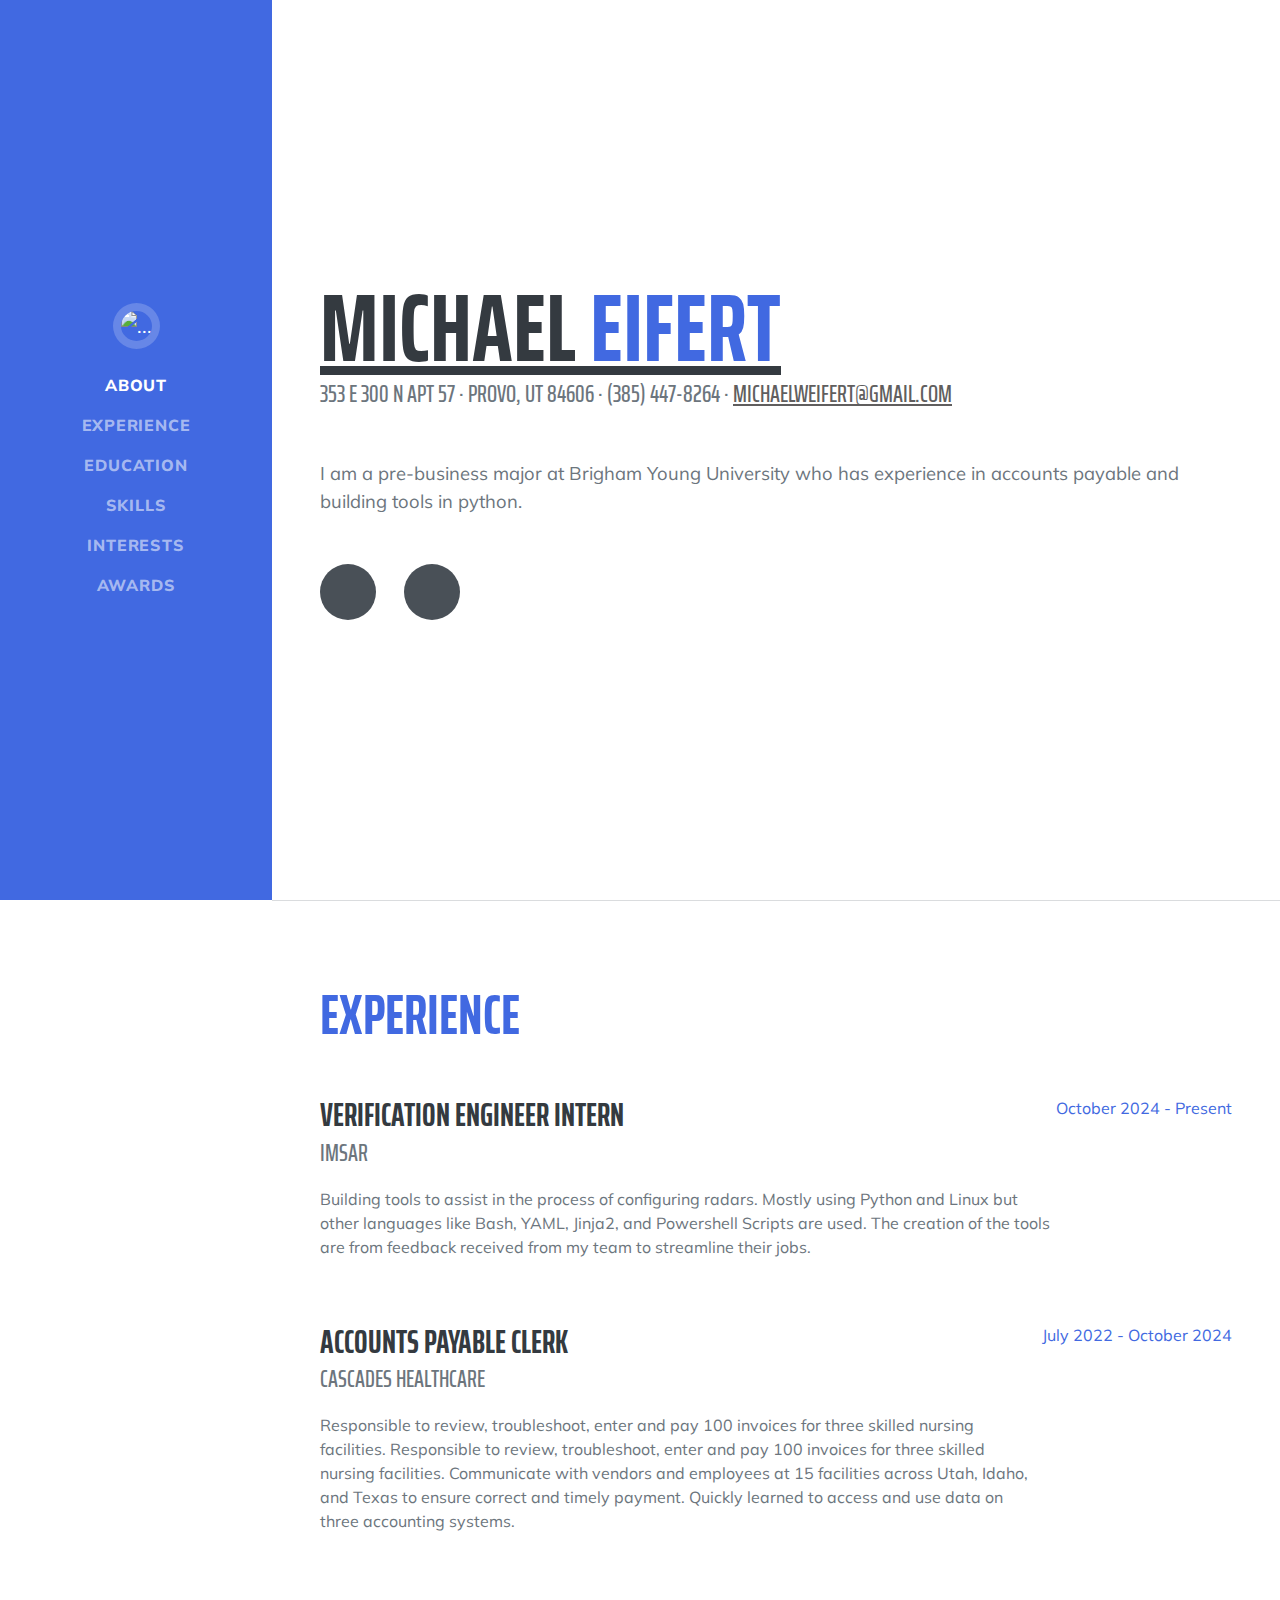
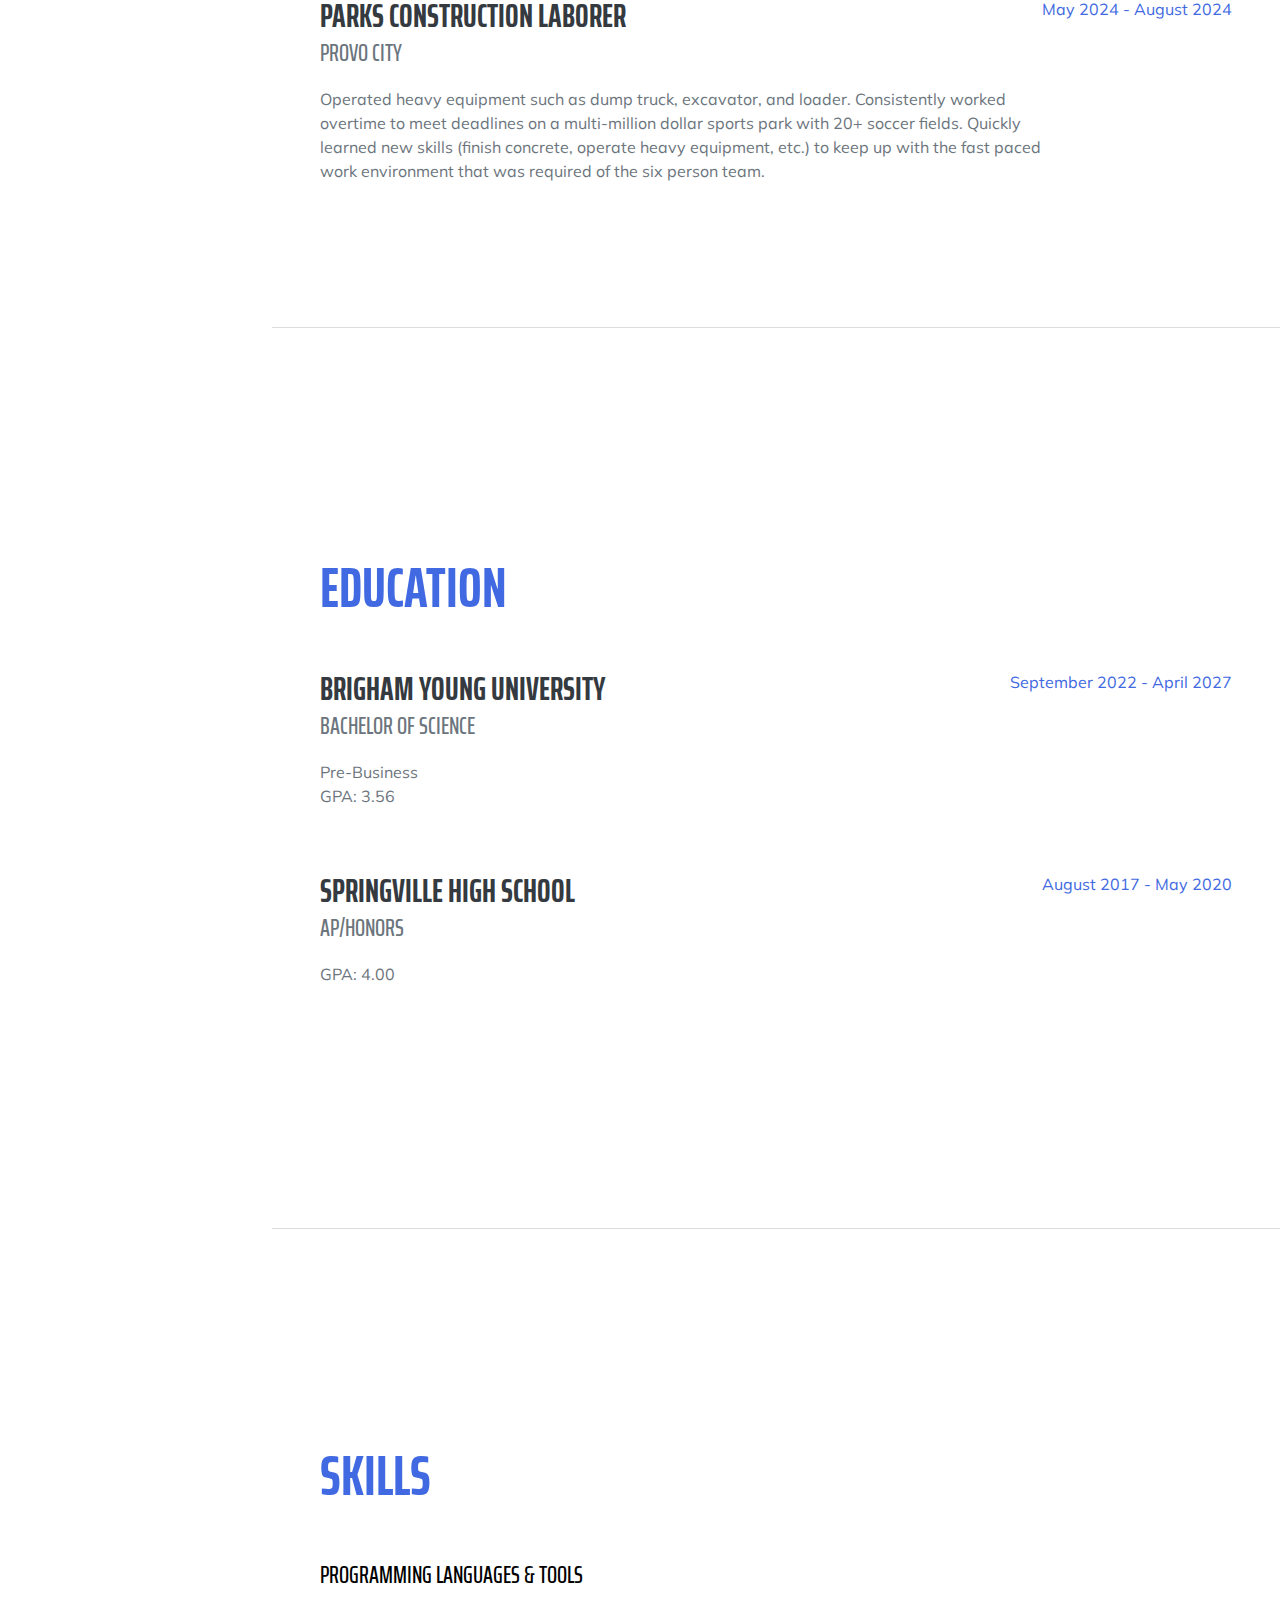
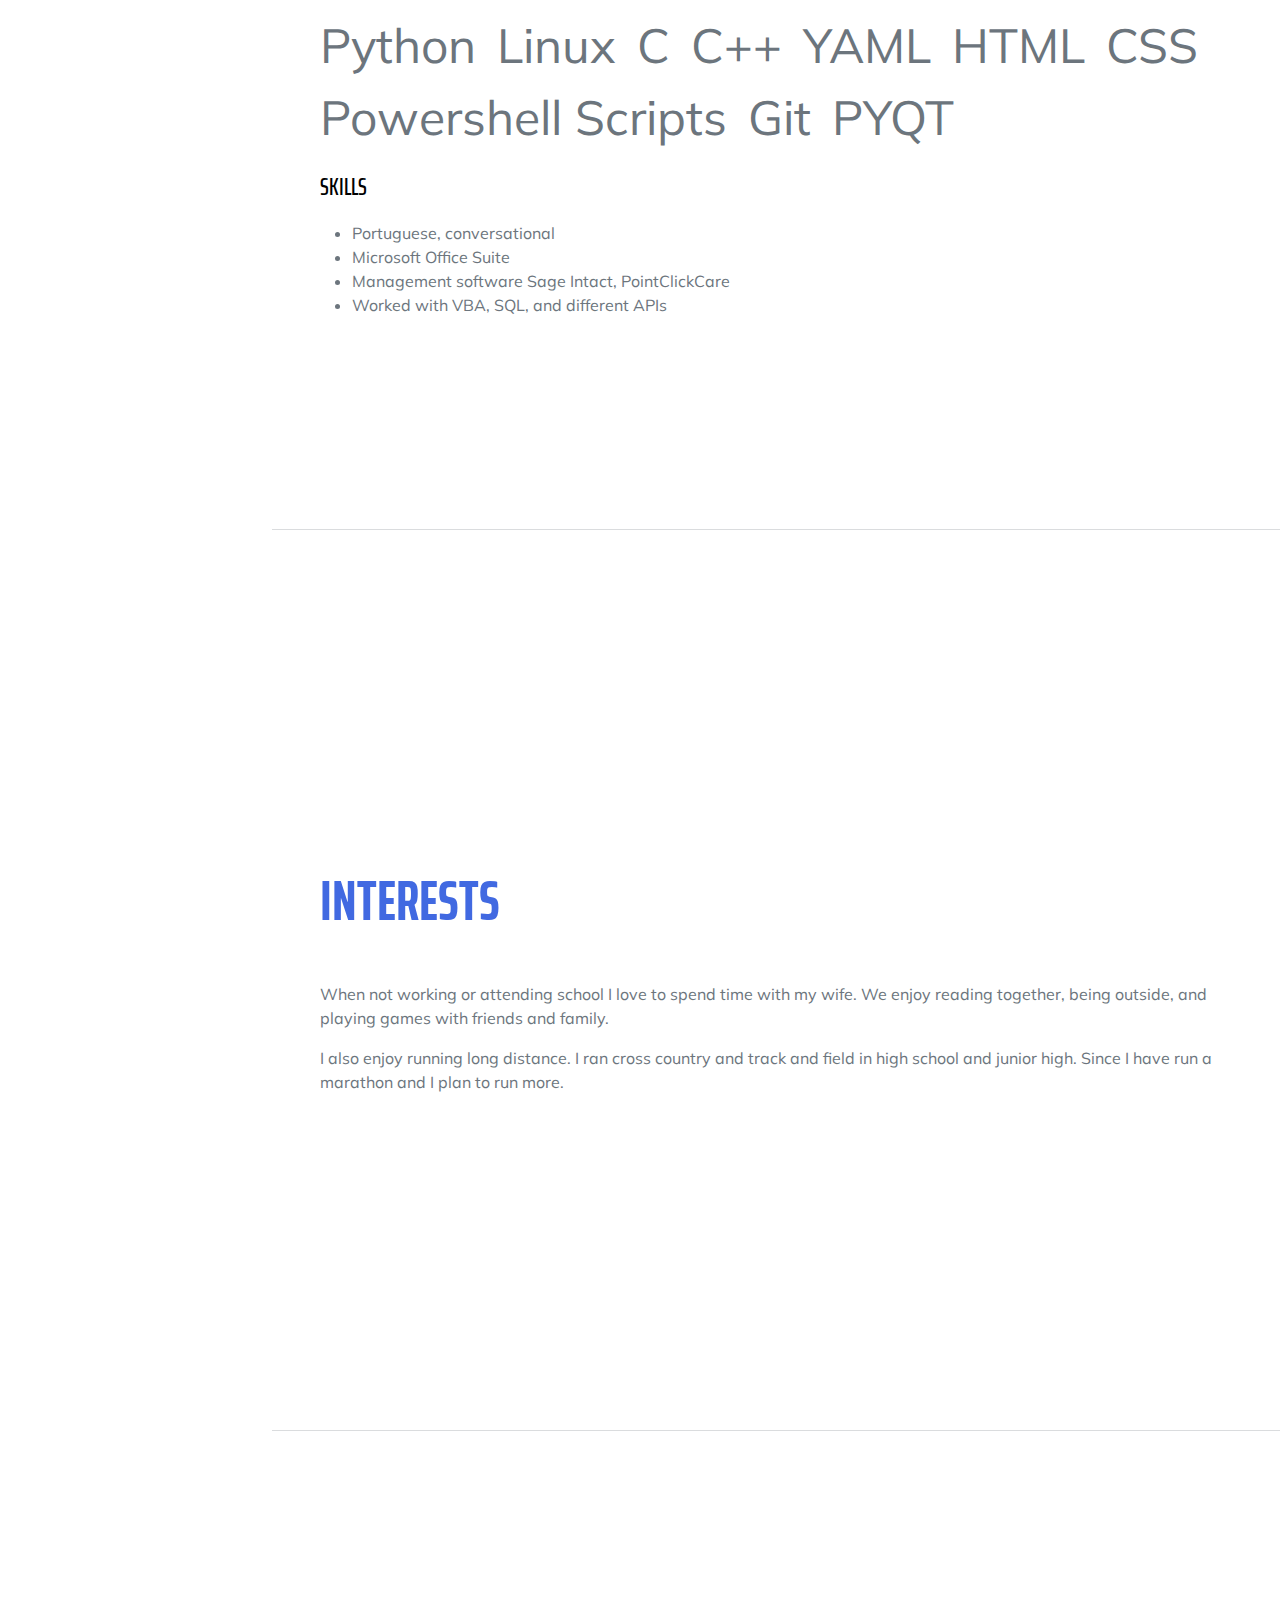
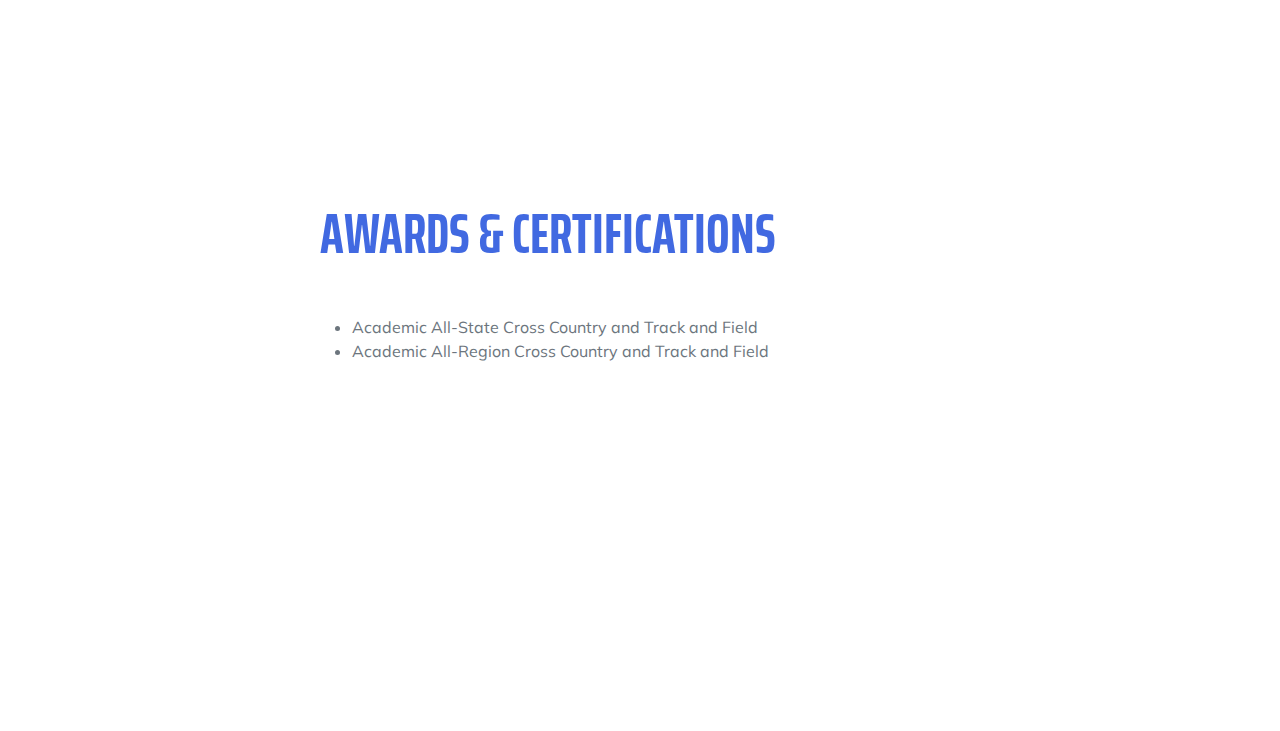
==== index.html @ f76bbaa9 "Initial commit" ====
<!DOCTYPE html>
<html lang="en">
    <head>
        <meta charset="utf-8" />
        <meta name="viewport" content="width=device-width, initial-scale=1, shrink-to-fit=no" />
        <meta name="description" content="" />
        <meta name="author" content="" />
        <title>Resume - Start Bootstrap Theme</title>
        <link rel="icon" type="image/x-icon" href="assets/img/favicon.ico" />
        <!-- Font Awesome icons (free version)-->
        <script src="https://use.fontawesome.com/releases/v6.3.0/js/all.js" crossorigin="anonymous"></script>
        <!-- Google fonts-->
        <link href="https://fonts.googleapis.com/css?family=Saira+Extra+Condensed:500,700" rel="stylesheet" type="text/css" />
        <link href="https://fonts.googleapis.com/css?family=Muli:400,400i,800,800i" rel="stylesheet" type="text/css" />
        <!-- Core theme CSS (includes Bootstrap)-->
        <link href="css/styles.css" rel="stylesheet" />
        <link href="css/bootstrap_my.css" rel="stylesheet" />
    </head>
    <body id="page-top">
        <!-- Navigation-->
        <nav class="navbar navbar-expand-lg navbar-dark bg-primary fixed-top" id="sideNav">
            <a class="navbar-brand js-scroll-trigger" href="#page-top">
                <span class="d-block d-lg-none">Michael Eifert</span>
                <span class="d-none d-lg-block"><img class="img-fluid img-profile rounded-circle mx-auto mb-2" src="assets/img/mikeProfile.jpg" alt="..." /></span>
            </a>
            <button class="navbar-toggler" type="button" data-bs-toggle="collapse" data-bs-target="#navbarResponsive" aria-controls="navbarResponsive" aria-expanded="false" aria-label="Toggle navigation"><span class="navbar-toggler-icon"></span></button>
            <div class="collapse navbar-collapse" id="navbarResponsive">
                <ul class="navbar-nav">
                    <li class="nav-item"><a class="nav-link js-scroll-trigger hover" href="#about">About</a></li>
                    <li class="nav-item"><a class="nav-link js-scroll-trigger hover" href="#experience">Experience</a></li>
                    <li class="nav-item"><a class="nav-link js-scroll-trigger hover" href="#education">Education</a></li>
                    <li class="nav-item"><a class="nav-link js-scroll-trigger hover" href="#skills">Skills</a></li>
                    <li class="nav-item"><a class="nav-link js-scroll-trigger hover" href="#interests">Interests</a></li>
                    <li class="nav-item"><a class="nav-link js-scroll-trigger hover" href="#awards">Awards</a></li>
                </ul>
            </div>
        </nav>
        <!-- Page Content-->
        <div class="container-fluid p-0">
            <!-- About-->
            <section class="resume-section" id="about">
                <div class="resume-section-content">
                    <h1 class="mb-0">
                        <span class="my_special_text">Michael
                            <span class="text-primary">Eifert</span></span>
                    </h1>
                    <div class="subheading mb-5">
                        353 E 300 N Apt 57 · Provo, UT 84606 · (385) 447-8264 ·
                        <a class="email_color hover" href="mailto:michaelweifert@gmail.com">michaelweifert@gmail.com</a>
                    </div>
                    <p class="lead mb-5">I am a pre-business major at Brigham Young University who has experience in accounts payable and building tools in python.</p>
                    <div class="social-icons">
                        <a class="social-icon" href="https://www.linkedin.com/in/michael-eifert?utm_source=share&utm_campaign=share_via&utm_content=profile&utm_medium=ios_app"><i class="fab fa-linkedin-in"></i></a>
                        <a class="social-icon" href="https://www.facebook.com/profile.php?id=100009185085294"><i class="fab fa-facebook-f"></i></a>
                    </div>
                </div>
            </section>
            <hr class="m-0" />
            <!-- Experience-->
            <section class="resume-section" id="experience">
                <div class="resume-section-content">
                    <h2 class="mb-5 header_royal_blue">Experience</h2>
                    <div class="d-flex flex-column flex-md-row justify-content-between mb-5">
                        <div class="flex-grow-1">
                            <h3 class="mb-0">Verification Engineer Intern</h3>
                            <div class="subheading mb-3">IMSAR</div>
                            <p>Building tools to assist in the process of configuring radars. Mostly using Python and Linux but other languages like Bash, YAML, Jinja2, and Powershell Scripts are used. The creation of the tools are from feedback received from my team to streamline their jobs.</p>
                        </div>
                        <div class="flex-shrink-0"><span class="text-primary">October 2024 - Present</span></div>
                    </div>
                    <div class="d-flex flex-column flex-md-row justify-content-between mb-5">
                        <div class="flex-grow-1">
                            <h3 class="mb-0">Accounts Payable Clerk</h3>
                            <div class="subheading mb-3">Cascades Healthcare</div>
                            <p>Responsible to review, troubleshoot, enter and pay 100 invoices for three skilled nursing facilities. Responsible to review, troubleshoot, enter and pay 100 invoices for three skilled nursing facilities. Communicate with vendors and employees at 15 facilities across Utah, Idaho, and Texas to ensure correct and
                                timely payment. Quickly learned to access and use data on three accounting systems.</p>
                        </div>
                        <div class="flex-shrink-0"><span class="text-primary">July 2022 - October 2024</span></div>
                    </div>
                    <div class="d-flex flex-column flex-md-row justify-content-between mb-5">
                        <div class="flex-grow-1">
                            <h3 class="mb-0">Parks Construction Laborer</h3>
                            <div class="subheading mb-3">Provo City</div>
                            <p>Operated heavy equipment such as dump truck, excavator, and loader. Consistently worked overtime to meet deadlines on a multi-million dollar sports park with 20+ soccer fields. Quickly learned new skills (finish concrete, operate heavy equipment, etc.) to keep up with the fast paced work
                                environment that was required of the six person team.</p>
                        </div>
                        <div class="flex-shrink-0"><span class="text-primary">May 2024 - August 2024</span></div>
                    <!-- </div>
                    <div class="d-flex flex-column flex-md-row justify-content-between">
                        <div class="flex-grow-1">
                            <h3 class="mb-0">Web Design Intern</h3>
                            <div class="subheading mb-3">Shout! Media Productions</div>
                            <p>Collaboratively administrate empowered markets via plug-and-play networks. Dynamically procrastinate B2C users after installed base benefits. Dramatically visualize customer directed convergence without revolutionary ROI.</p>
                        </div>
                        <div class="flex-shrink-0"><span class="text-primary">September 2008 - June 2010</span></div>
                    </div>
                </div>  -->
            </section>
            <hr class="m-0" />
            <!-- Education-->
            <section class="resume-section" id="education">
                <div class="resume-section-content">
                    <h2 class="mb-5 header_royal_blue">Education</h2>
                    <div class="d-flex flex-column flex-md-row justify-content-between mb-5">
                        <div class="flex-grow-1">
                            <h3 class="mb-0">Brigham Young University</h3>
                            <div class="subheading mb-3">Bachelor of Science</div>
                            <div>Pre-Business</div>
                            <p>GPA: 3.56</p>
                        </div>
                        <div class="flex-shrink-0"><span class="text-primary">September 2022 - April 2027</span></div>
                    </div>
                    <div class="d-flex flex-column flex-md-row justify-content-between">
                        <div class="flex-grow-1">
                            <h3 class="mb-0">Springville High School</h3>
                            <div class="subheading mb-3">AP/Honors</div>
                            <p>GPA: 4.00</p>
                        </div>
                        <div class="flex-shrink-0"><span class="text-primary">August 2017 - May 2020</span></div>
                    </div>
                </div>
            </section>
            <hr class="m-0" />
            <!-- Skills-->
            <section class="resume-section" id="skills">
                <div class="resume-section-content">
                    <h2 class="mb-5 header_royal_blue">Skills</h2>
                    <div class="subheading mb-3 subheader_black">Programming Languages & Tools</div>
                    <ul class="list-inline dev-icons">
                        <li class="list-inline-item">Python</li>
                        <li class="list-inline-item">Linux</li>
                        <li class="list-inline-item">C</li>
                        <li class="list-inline-item">C++</li>
                        <li class="list-inline-item">YAML</li>
                        <li class="list-inline-item">HTML</li>
                        <li class="list-inline-item">CSS</li>
                        <li class="list-inline-item">Powershell Scripts</li>
                        <li class="list-inline-item">Git</li>
                        <li class="list-inline-item">PYQT</li>
                    </ul>
                    <div class="subheading mb-3 subheader_black">Skills</div>
                    <ul class="fa-ul mb-0">
                        <li>
                            <span class="fa-li"><i class="fas fa-check"></i></span>
                            Portuguese, conversational
                        </li>
                        <li>
                            <span class="fa-li"><i class="fas fa-check"></i></span>
                            Microsoft Office Suite
                        </li>
                        <li>
                            <span class="fa-li"><i class="fas fa-check"></i></span>
                            Management software Sage Intact, PointClickCare
                        </li>
                        <li>
                            <span class="fa-li"><i class="fas fa-check"></i></span>
                            Worked with VBA, SQL, and different APIs
                        </li>
                    </ul>
                </div>
            </section>
            <hr class="m-0" />
            <!-- Interests-->
            <section class="resume-section" id="interests">
                <div class="resume-section-content">
                    <h2 class="mb-5 header_royal_blue">Interests</h2>
                    <p>When not working or attending school I love to spend time with my wife. We enjoy reading together, being outside, and playing games with friends and family.</p>
                    <p class="mb-0">I also enjoy running long distance. I ran cross country and track and field in high school and junior high. Since I have run a marathon and I plan to run more.</p>
                </div>
            </section>
            <hr class="m-0" />
            <!-- Awards-->
            <section class="resume-section" id="awards">
                <div class="resume-section-content">
                    <h2 class="mb-5 header_royal_blue">Awards & Certifications</h2>
                    <ul class="fa-ul mb-0">
                        <li>
                            <span class="fa-li"><i class="fas fa-trophy text-warning"></i></span>
                            Academic All-State Cross Country and Track and Field
                        </li>
                        <li>
                            <span class="fa-li"><i class="fas fa-trophy text-warning"></i></span>
                            Academic All-Region Cross Country and Track and Field
                        </li>
                    </ul>
                </div>
            </section>
        </div>
        <!-- Bootstrap core JS-->
        <script src="https://cdn.jsdelivr.net/npm/bootstrap@5.2.3/dist/js/bootstrap.bundle.min.js"></script>
        <!-- Core theme JS-->
        <script src="js/scripts.js"></script>
    </body>
</html>
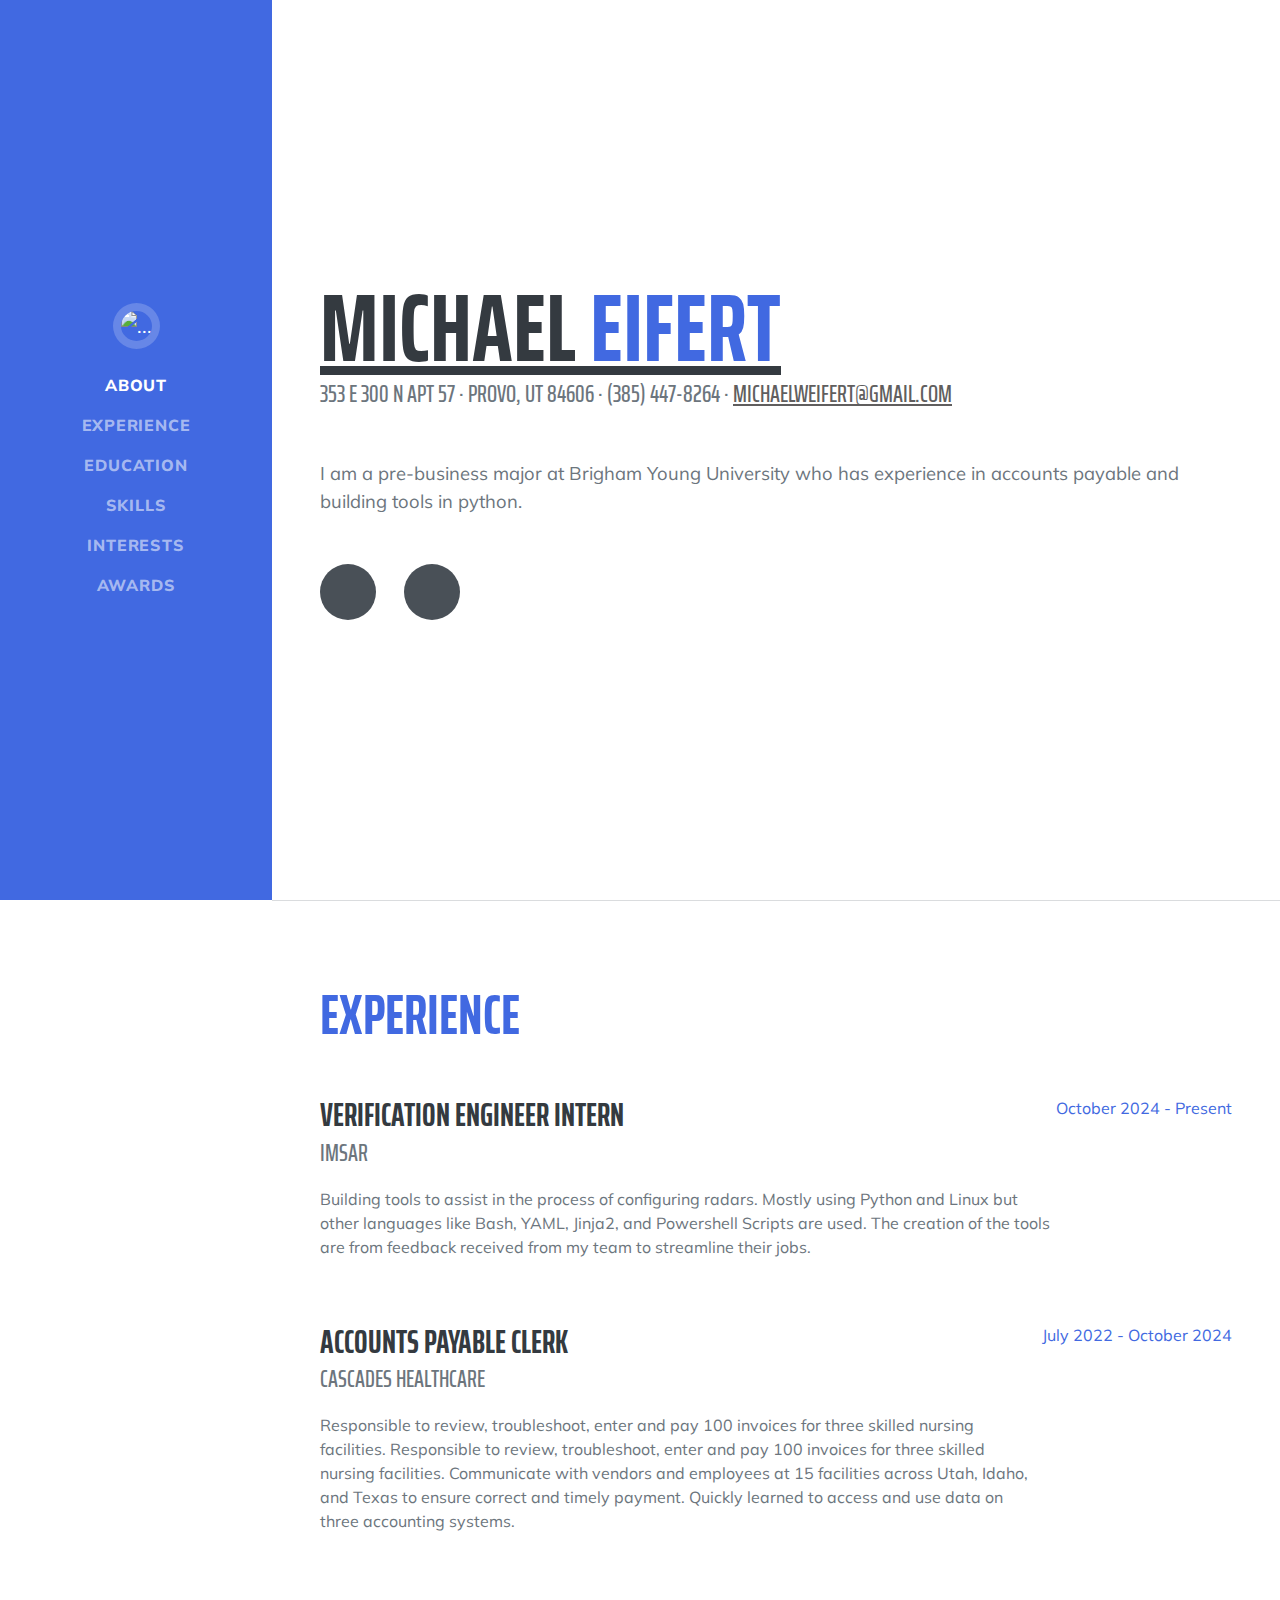
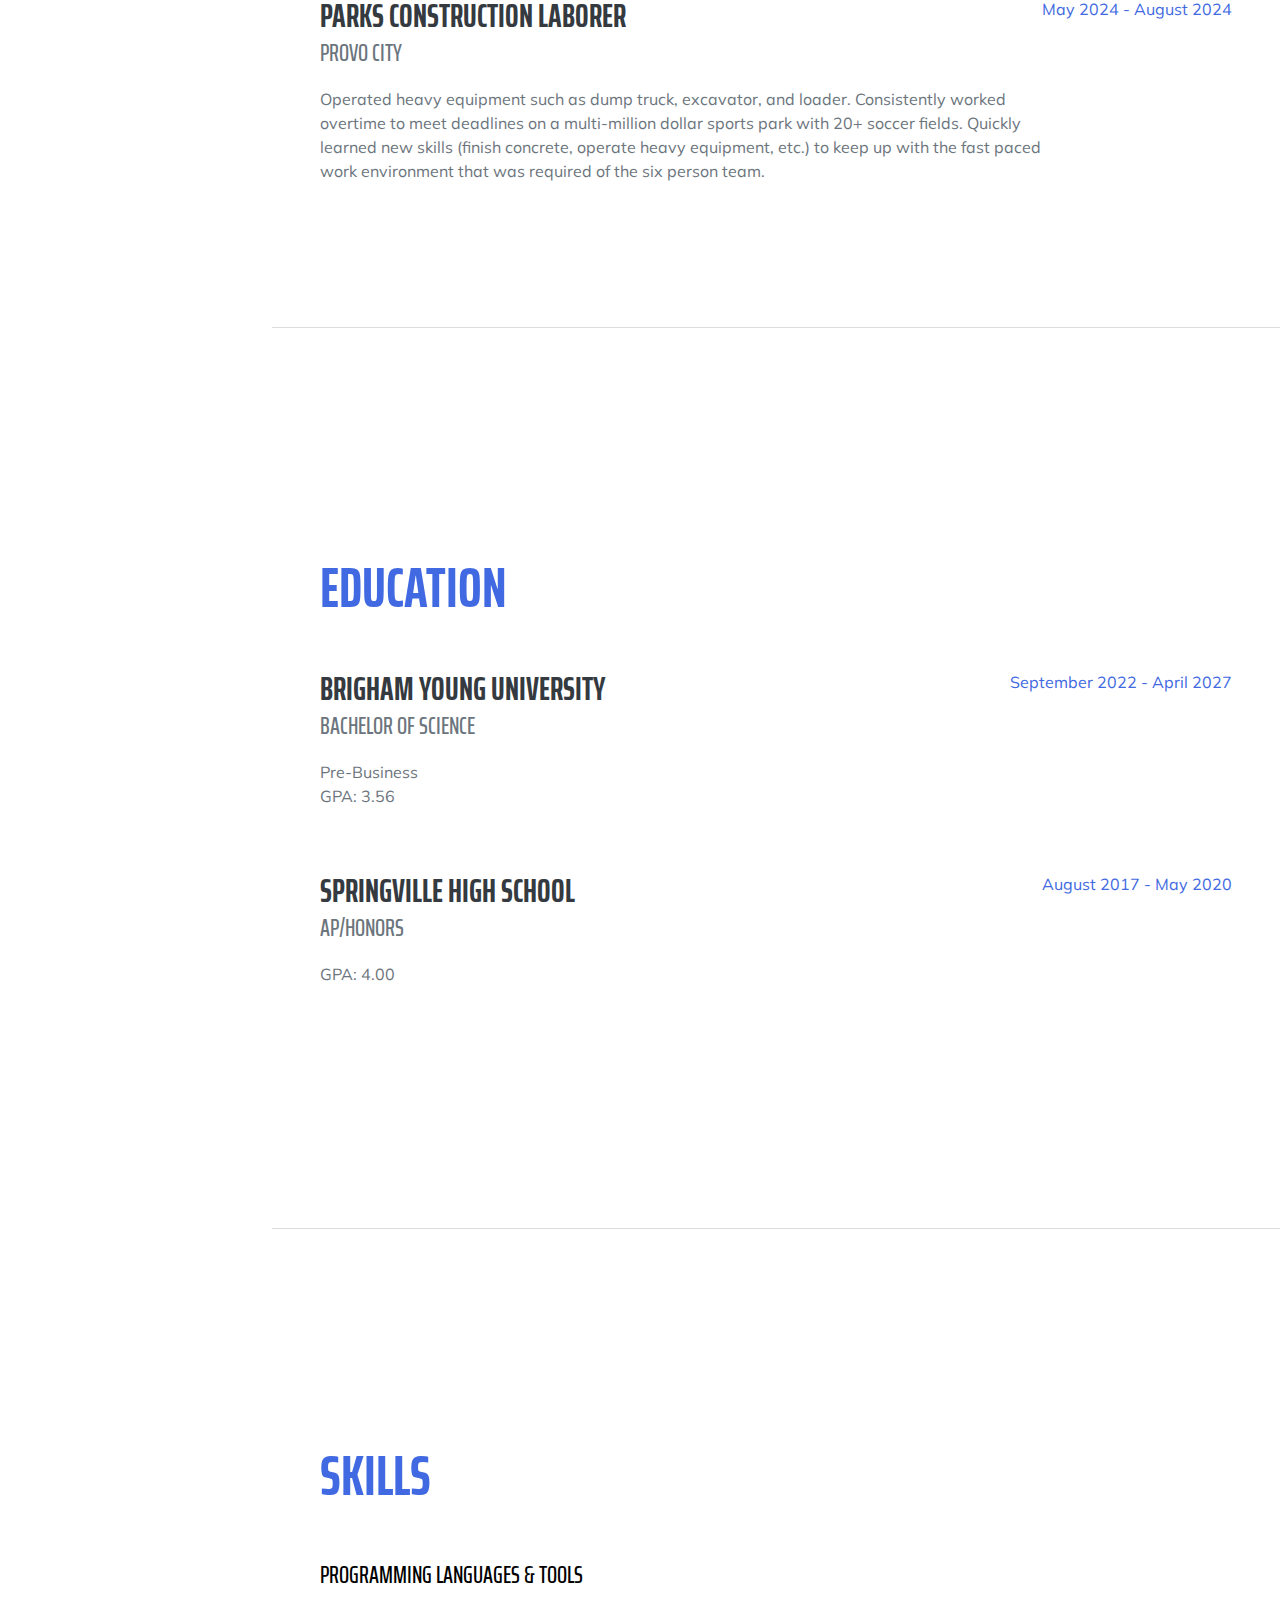
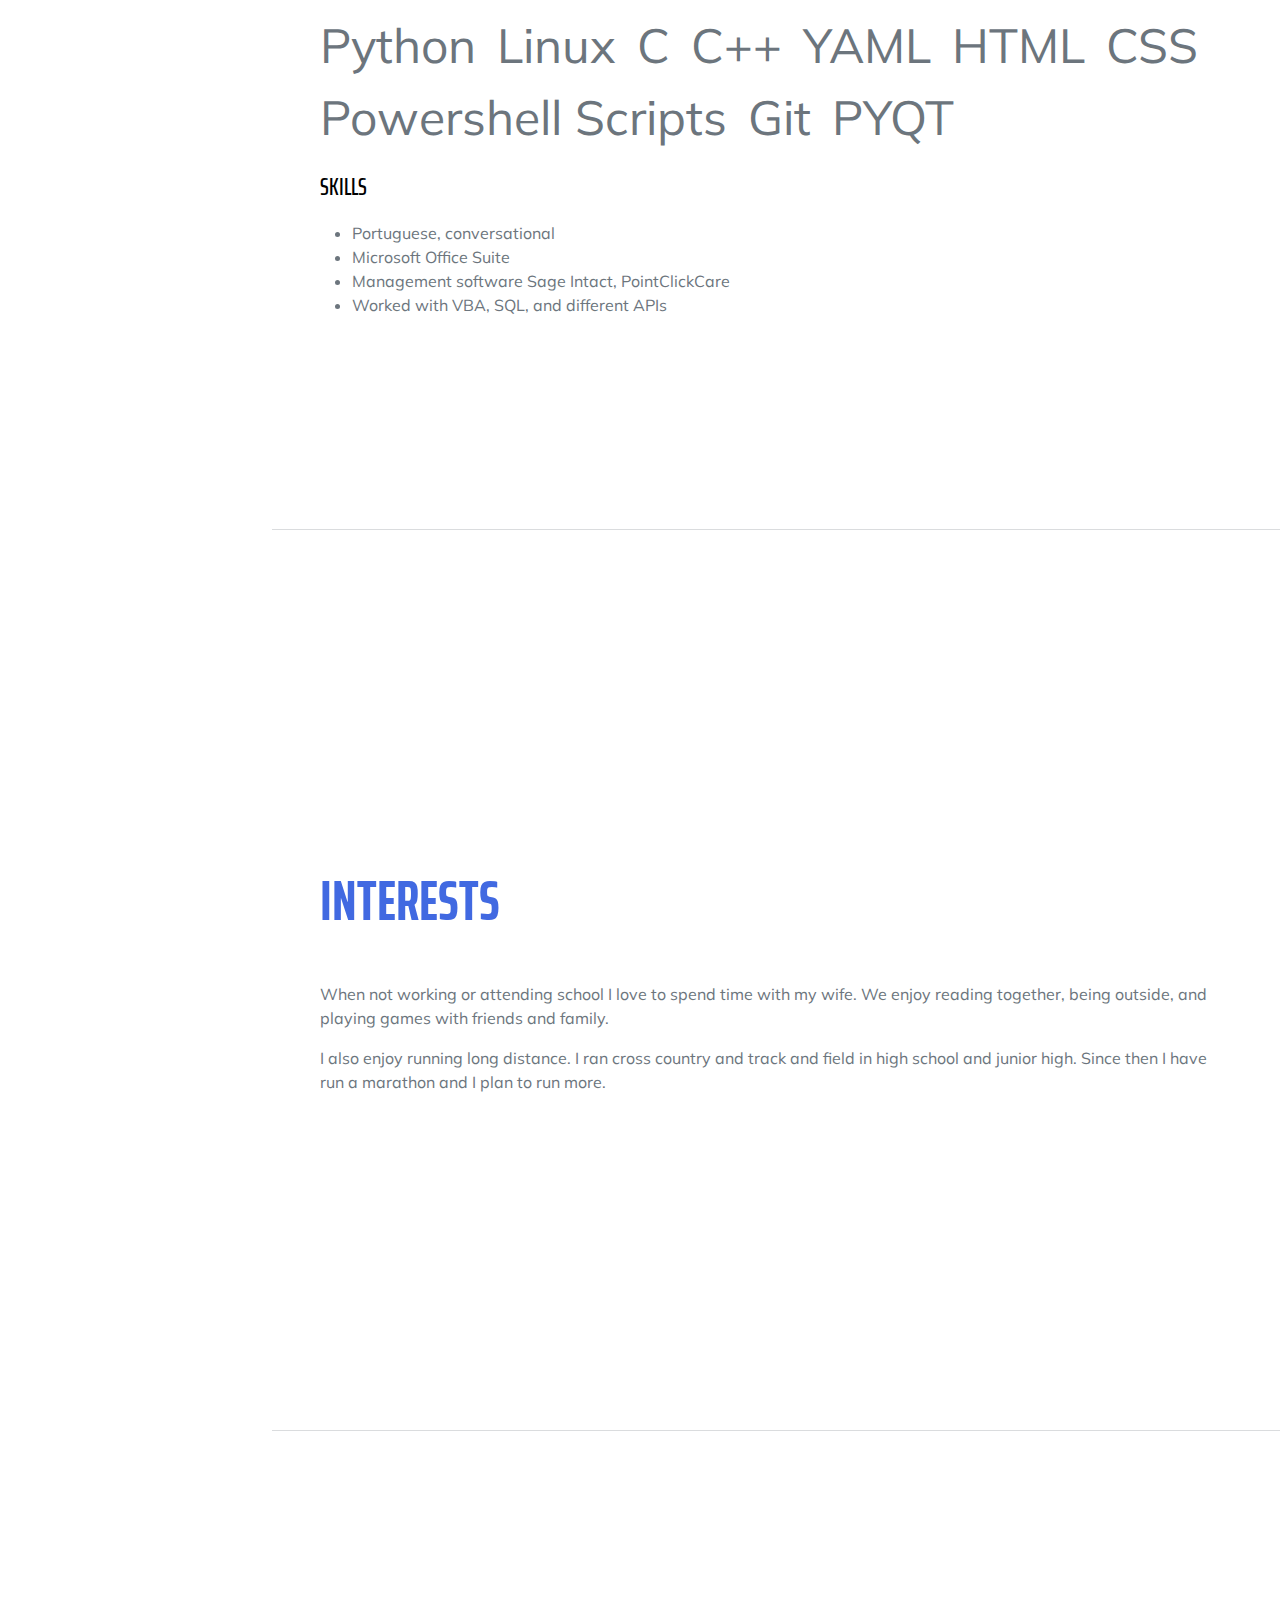
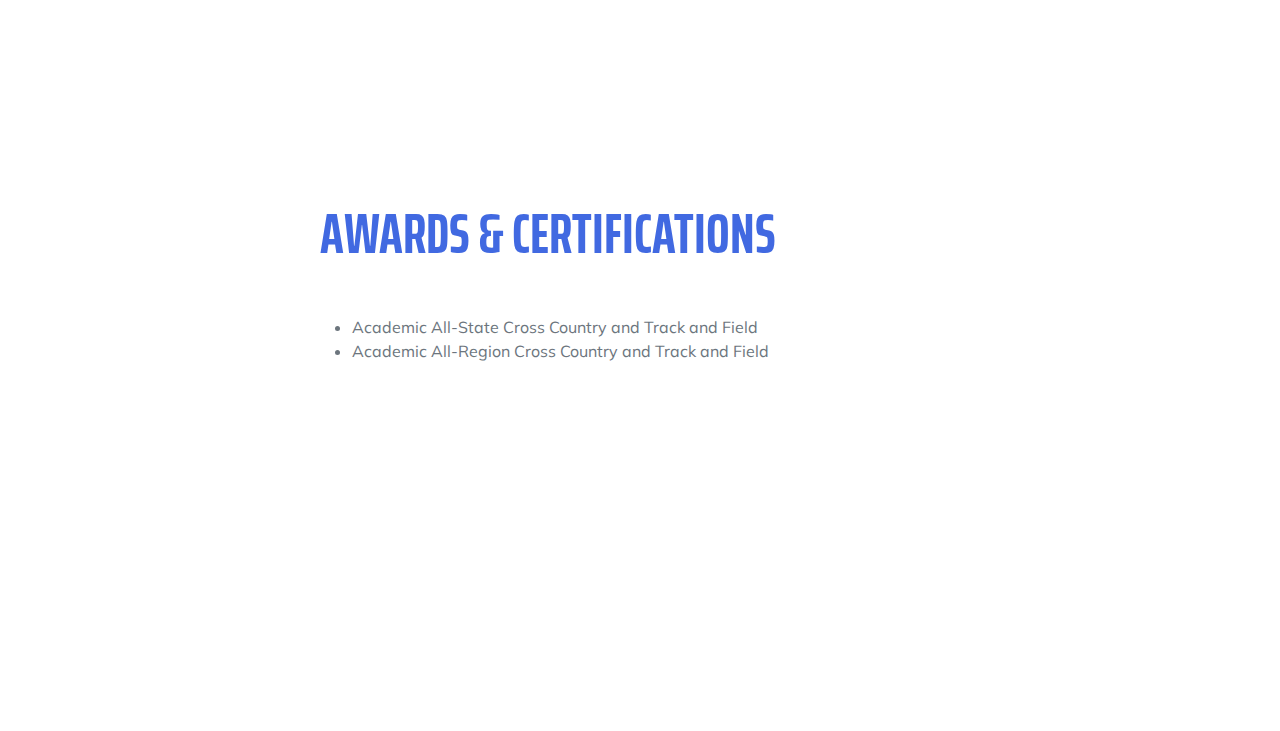
==== commit a2236264: "grammar change" ====
--- a/index.html
+++ b/index.html
@@ -165,7 +165,7 @@
                 <div class="resume-section-content">
                     <h2 class="mb-5 header_royal_blue">Interests</h2>
                     <p>When not working or attending school I love to spend time with my wife. We enjoy reading together, being outside, and playing games with friends and family.</p>
-                    <p class="mb-0">I also enjoy running long distance. I ran cross country and track and field in high school and junior high. Since I have run a marathon and I plan to run more.</p>
+                    <p class="mb-0">I also enjoy running long distance. I ran cross country and track and field in high school and junior high. Since then I have run a marathon and I plan to run more.</p>
                 </div>
             </section>
             <hr class="m-0" />
